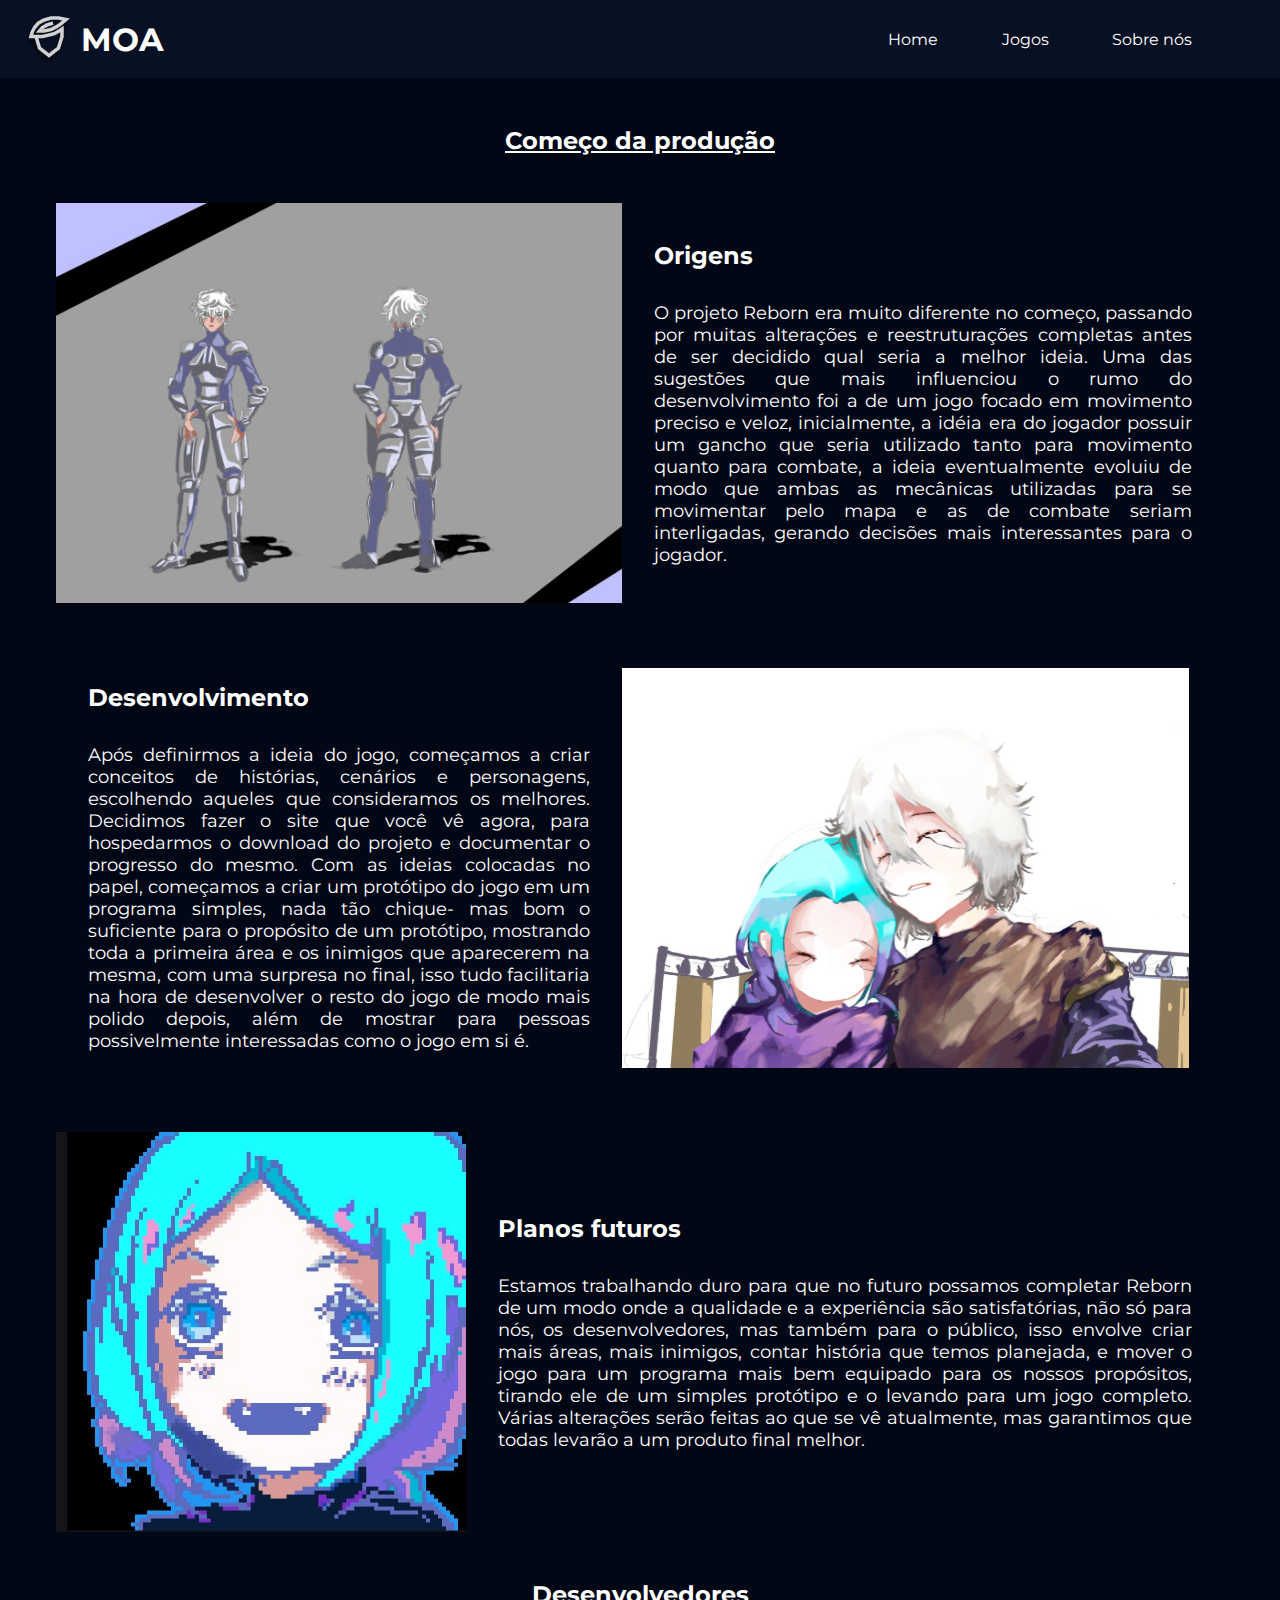
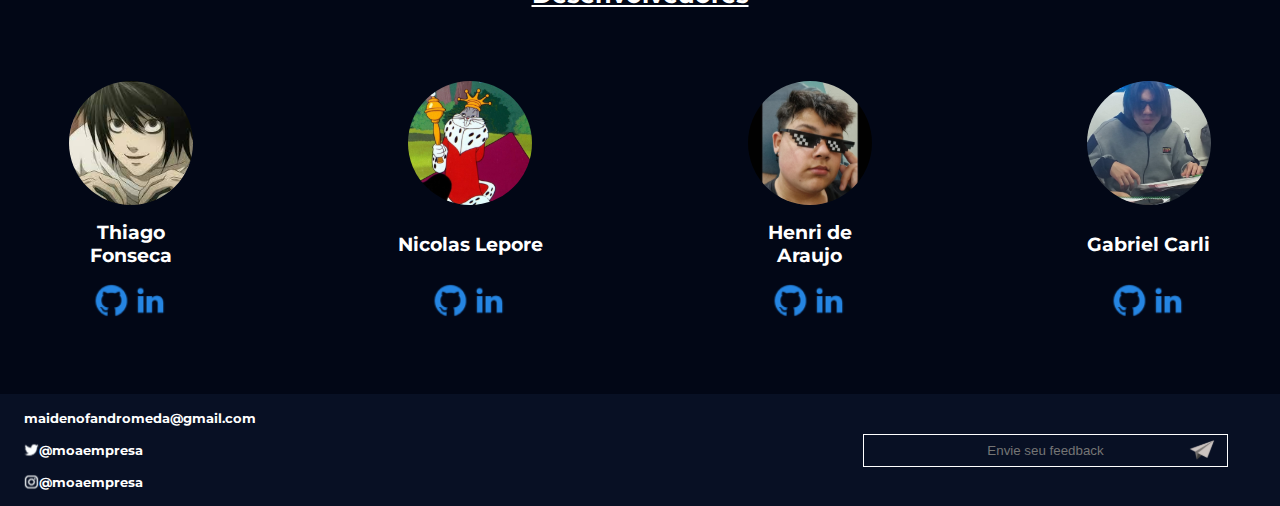
==== pages/about.html @ 27642123 "Add files via upload" ====
<!DOCTYPE html>
<html lang="pt-br">
<head>
    <meta charset="UTF-8">
    <meta name="viewport" content="width=device-width, initial-scale=1.0">
    <title>Sobre - Maiden of Andromeda</title>
    <link rel="stylesheet" href="../styles/reset.css">
    <link rel="stylesheet" href="../styles/style.css">
    <link rel="stylesheet" href="../styles/aboutPage.css">
</head>
<body>
    <header>
        <figure>
            <img src="../imgs/Logo.png" alt="Logo da MOA">
            <h1>MOA</h1>
        </figure>
        <nav>
            <a href="../index.html">Home</a>
            <a href="../pages/games.html">Jogos</a>
            <a href="../pages/about.html">Sobre nós</a>
        </nav>
    </header>
    <main>
        <section class="section-about">
            <h2>Começo da produção</h2>
            <div class="first-container">
                <img src="../imgs/concept polaris1.jpg" alt="">
                <div>
                    <h3>Origens</h3>
                    <p>O projeto Reborn era muito diferente no começo, passando por muitas alterações e reestruturações completas antes de ser decidido qual seria a melhor ideia. Uma das sugestões que mais influenciou o rumo do desenvolvimento foi a de um jogo focado em movimento preciso e veloz, inicialmente, a idéia era do jogador possuir um gancho que seria utilizado tanto para movimento quanto para combate, a ideia eventualmente evoluiu de modo que ambas as mecânicas utilizadas para se movimentar pelo mapa e as de combate seriam interligadas, gerando decisões mais interessantes para o jogador.</p>
                </div>
            </div>
            <div class="second-container">
                <div>
                    <h3>Desenvolvimento</h3>
                        <p>Após definirmos a ideia do jogo, começamos a criar conceitos de histórias, cenários e personagens,   escolhendo aqueles que consideramos os melhores. Decidimos fazer o site que você vê agora, para hospedarmos o download do projeto e documentar o progresso do mesmo.
                        Com as ideias colocadas no papel, começamos a criar um protótipo do jogo em um programa simples, nada tão chique- mas bom o suficiente para o propósito de um protótipo, mostrando toda a primeira área e os inimigos que aparecerem na mesma, com uma surpresa no final, isso tudo facilitaria na hora de desenvolver o resto do jogo de modo mais polido depois, além de mostrar para pessoas possivelmente interessadas como o jogo em si é.
                        </p>
                </div>
                <img src="../imgs/producao2.svg" alt="">
            </div>
            <div class="third-container">
                <img src="../imgs/celli.jpeg" alt="">
                <div>
                    <h3>Planos futuros</h3>
                    <p>Estamos trabalhando duro para que no futuro possamos completar Reborn de um modo onde a qualidade e a experiência são satisfatórias, não só para nós, os desenvolvedores, mas também para o público, isso envolve criar mais áreas, mais inimigos, contar história que temos planejada, e mover o jogo para um programa mais bem equipado para os nossos propósitos, tirando ele de um simples protótipo e o levando para um jogo completo. Várias alterações serão feitas ao que se vê atualmente, mas garantimos que todas levarão a um produto final melhor.</p>
                </div>
            </div>
        </section>

        <section class="section-devs">
            <h2>Desenvolvedores</h2>
            <ul>
                <li>
                    <img src="../imgs/thiago.svg">
                    <h3>Thiago Fonseca</h3>
                    <div class="social">
                        <a href="">
                            <img src="../imgs/github-icon.svg">
                        </a>
                        <a href="">
                            <img src="../imgs/linkedin-icon.svg">
                        </a>
                    </div>
                </li>
                <li>
                    <img src="../imgs/nicolas.svg">
                    <h3>Nicolas Lepore</h3>
                    <div class="social">
                        <a href="">
                            <img src="../imgs/github-icon.svg">
                        </a>
                        <a href="">
                            <img src="../imgs/linkedin-icon.svg">
                        </a>
                    </div>
                </li>
                <li>
                    <img src="../imgs/henri.svg">
                    <h3>Henri de Araujo</h3>
                    <div class="social">
                        <a href="">
                            <img src="../imgs/github-icon.svg">
                        </a>
                        <a href="">
                            <img src="../imgs/linkedin-icon.svg">
                        </a>
                    </div>
                </li>
                <li>
                    <img src="../imgs/gabriel.svg">
                    <h3>Gabriel Carli</h3>
                    <div class="social">
                        <a href="">
                            <img src="../imgs/github-icon.svg">
                        </a>
                        <a href="">
                            <img src="../imgs/linkedin-icon.svg">
                        </a>
                    </div>
                </li>
            </ul>
        </section>
    </main>
    <footer>
        <div class="footer-left">
            <h5>maidenofandromeda@gmail.com</h5>
            <span>
                <img src="../imgs/twitter-logo.svg" alt="">
                <h5>@moaempresa</h5>
            </span>
            <span>
                <img src="../imgs/instagram-logo.svg" alt="">
                <h5>@moaempresa</h5>
            </span>
        </div>

        <form id="form" class="footer-right">
            <input type="text" placeholder="Envie seu feedback">
            <a href="mailto: maidenofandromeda@gmail.com">
                <img id="form-submit" src="../imgs/submit-logo.svg" alt="Botão enviar feedback" data-submit>
            </a>
            
        </form>
    </footer>
</body>
</html>
---- styles/style.css ----
@import url('https://fonts.googleapis.com/css2?family=Montserrat:wght@500;600&display=swap');

html {
    scroll-behavior: smooth;
}

:root {
    --bg: #020716;
    --primary-container: #081024;
    --secondary-container: linear-gradient(90.41deg, rgba(17, 38, 151, 0.91) 0.36%, rgba(0, 24, 108, 0.91) 21.04%);
    --title: #1153EB;
    --title-gradient: linear-gradient(90deg, #112697 0%, #5810EA 78.02%);
    --footer-text: #8A8A8A;
    --selected: #5810EA;
    --btn: #112697;
}

body {
    background-color: var(--bg);
    color: white;
    font-family: 'Montserrat', sans-serif;
    width: 100vw;
}

section {
    padding: 0 3.5rem;
}

ul, ol, dl {
    list-style: none;
}

@media screen and (max-width: 1024px) {
    body {
        margin: auto;
    }
}
---- styles/aboutPage.css ----
@import url("../styles/header.css");
@import url("../styles/footer.css");
@import url("../styles/aboutMain.css");
@import url("../styles/aboutDevs.css");
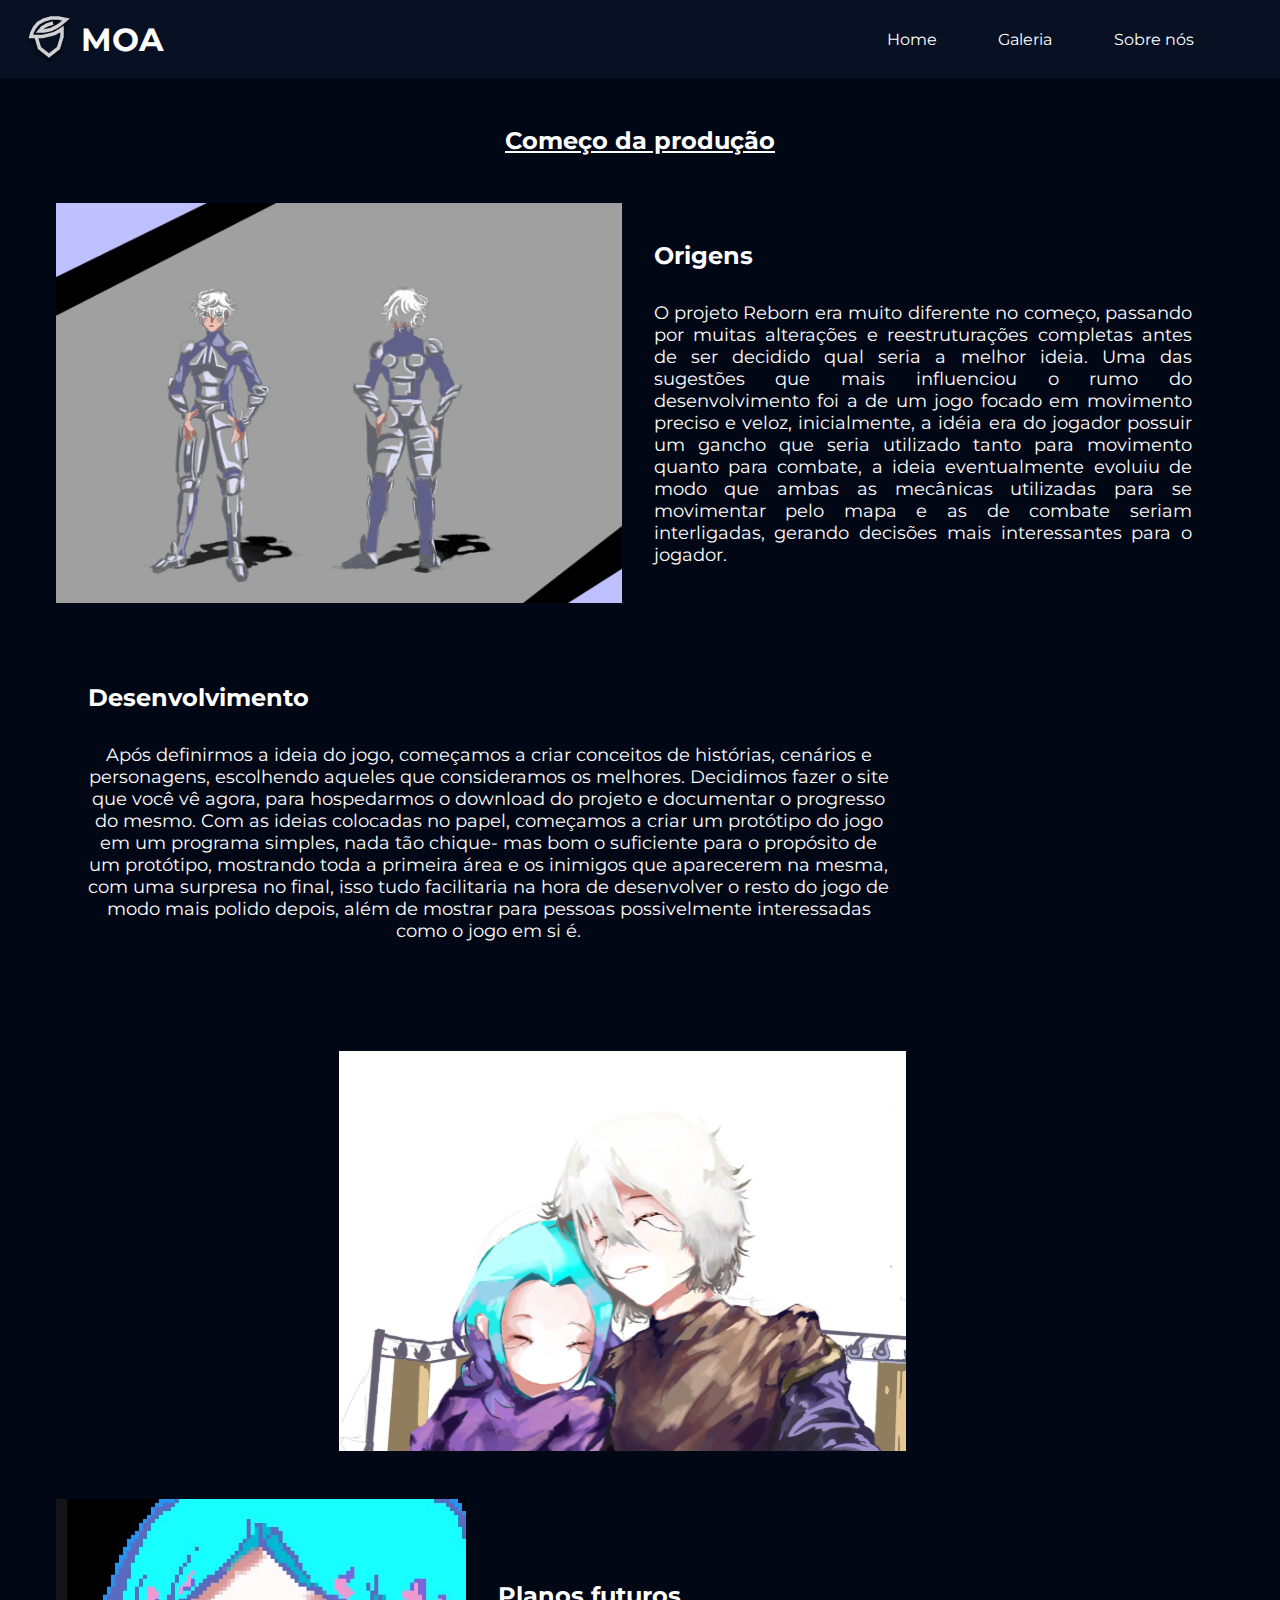
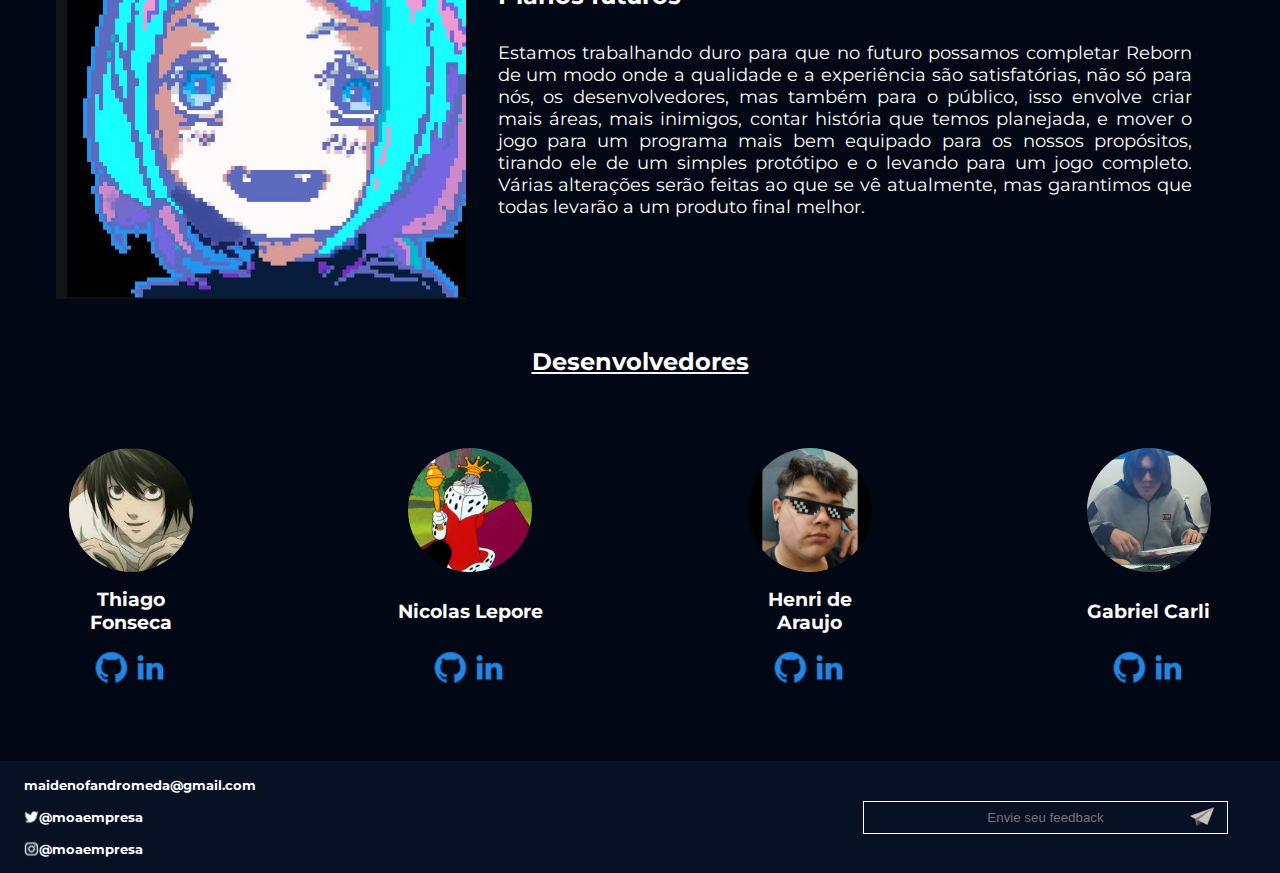
==== commit fb6f9a04: "Add files via upload" ====
--- a/pages/about.html
+++ b/pages/about.html
@@ -6,7 +6,9 @@
     <title>Sobre - Maiden of Andromeda</title>
     <link rel="stylesheet" href="../styles/reset.css">
     <link rel="stylesheet" href="../styles/style.css">
-    <link rel="stylesheet" href="../styles/aboutPage.css">
+    <link rel="stylesheet" href="../styles/indexPage.css">
+    <link rel="stylesheet" href="../styles/aboutDevs.css">
+    <link rel="stylesheet" href="../styles/aboutMain.css">
 </head>
 <body>
     <header>
@@ -16,7 +18,7 @@
         </figure>
         <nav>
             <a href="../index.html">Home</a>
-            <a href="../pages/games.html">Jogos</a>
+            <a href="../pages/gallery.html">Galeria</a>
             <a href="../pages/about.html">Sobre nós</a>
         </nav>
     </header>
--- a/styles/indexPage.css
+++ b/styles/indexPage.css
@@ -0,0 +1,4 @@
+@import url('./header.css');
+@import url('./swiper.css');
+@import url('./home.css');
+@import url('./footer.css');--- a/styles/aboutDevs.css
+++ b/styles/aboutDevs.css
@@ -0,0 +1,51 @@
+.section-devs {
+    margin: 2rem 0;
+}
+
+.section-devs h2 {
+    text-align: center;
+    font-size: 24px;
+    text-decoration: underline;
+}
+
+.section-devs ul {
+    display: flex;
+    justify-content: space-between;
+    margin: 4.5rem 0;
+    flex-wrap: wrap;
+    gap: 1.5rem;
+}
+
+.section-devs ul li {
+    text-align: center;
+    width: 150px;
+    display: flex;
+    flex-direction: column;
+    justify-content: space-between;
+    align-items: center;
+    gap: 1rem;
+}
+
+.social img {
+    width: 35px;
+}
+
+/*
+.section-devs button {
+    cursor: pointer;
+    border-radius: 8px;
+    border: none;
+    padding: .8rem 1rem;
+    width: 80%;
+    align-self: center;
+    color: white;
+    background-color: var(--btn);
+    font-size: 16px;
+    font-weight: 700;
+    transition: all .6s;
+}
+
+.section-devs button:hover {
+    transform: scale(0.95);
+}
+*/--- a/styles/aboutMain.css
+++ b/styles/aboutMain.css
@@ -0,0 +1,43 @@
+.section-about {
+    margin: 3rem 0 0 0;
+}
+
+.section-about h2 {
+    text-align: center;
+    font-size: 24px;
+    text-decoration: underline;
+}
+
+.section-about h3 {
+    font-size: 24px;
+}
+
+.first-container, .second-container, .third-container {
+    display: flex;
+    margin: 3rem 0;
+    align-items: center;
+    justify-content: space-between;
+}
+
+.first-container div, .second-container div, .third-container div {
+    display: flex;
+    flex-direction: column;
+    gap: 2rem;
+    margin: 2rem;
+    text-align: justify;
+}
+
+.first-container img, .second-container img, .third-container img {
+    width: 50%;
+    height: 400px;
+    object-fit: cover;
+}
+
+.first-container p, .second-container p, .third-container p {
+    font-size: 18px;
+}
+
+.second-container {
+    margin-right: 2.2rem;
+}
+
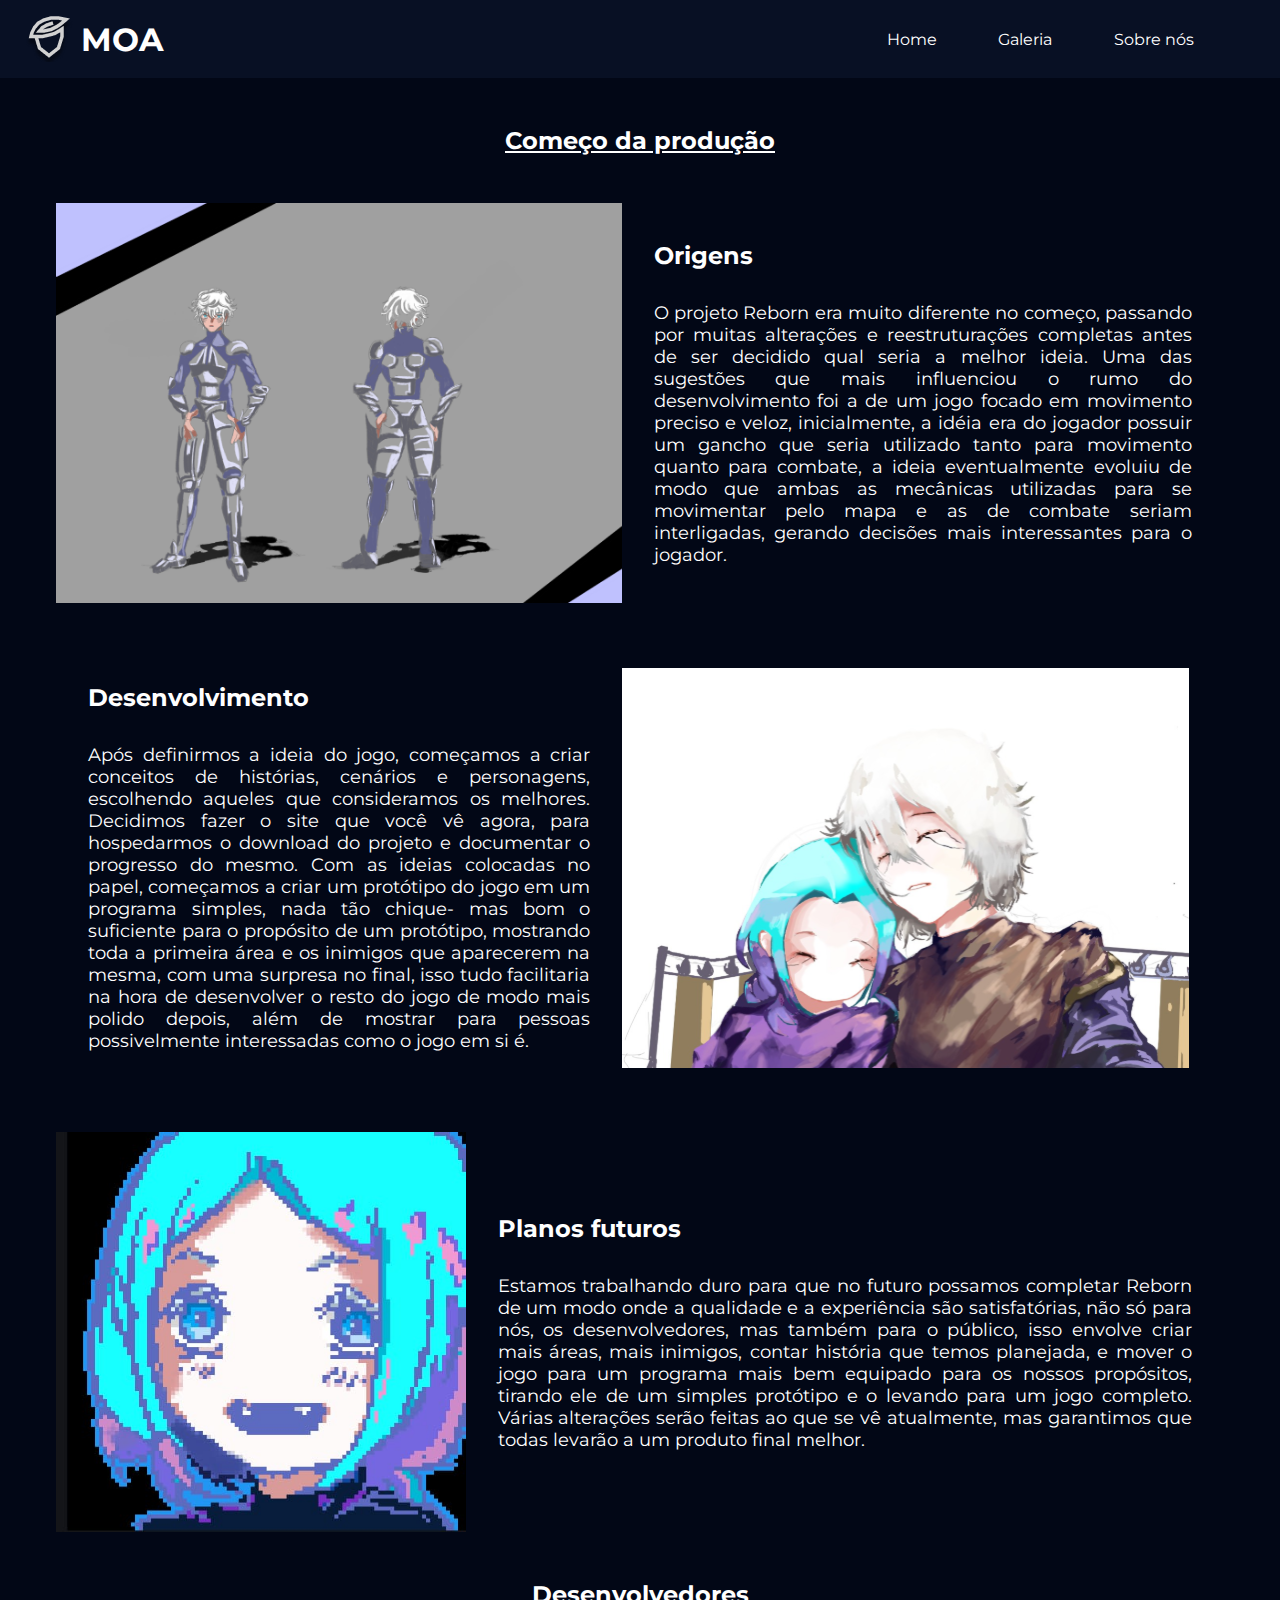
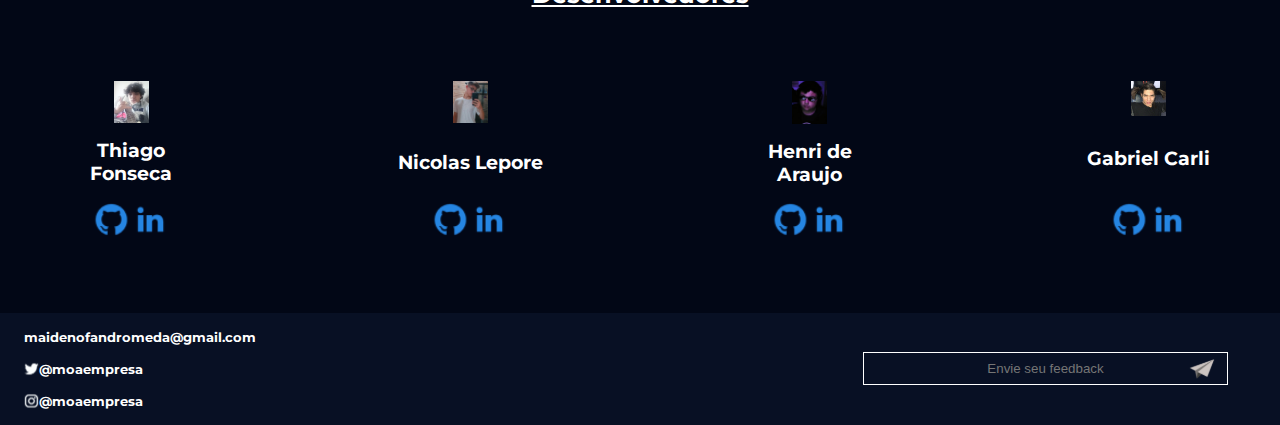
==== commit 1f3e205f: "Add files via upload" ====
--- a/pages/about.html
+++ b/pages/about.html
@@ -52,51 +52,51 @@
 
         <section class="section-devs">
             <h2>Desenvolvedores</h2>
-            <ul>
+            <ul class="social">
                 <li>
-                    <img src="../imgs/thiago.svg">
+                    <img src="../imgs/thiago-rock.jpeg">
                     <h3>Thiago Fonseca</h3>
                     <div class="social">
-                        <a href="">
+                        <a target="_blank" href="">
                             <img src="../imgs/github-icon.svg">
                         </a>
-                        <a href="">
+                        <a target="_blank" href="">
                             <img src="../imgs/linkedin-icon.svg">
                         </a>
                     </div>
                 </li>
                 <li>
-                    <img src="../imgs/nicolas.svg">
+                    <img src="../imgs/nicolas-foto.jpeg">
                     <h3>Nicolas Lepore</h3>
                     <div class="social">
-                        <a href="">
+                        <a target="_blank" href="https://github.com/NicolasLepore">
                             <img src="../imgs/github-icon.svg">
                         </a>
-                        <a href="">
+                        <a target="_blank" href="https://www.linkedin.com/in/nicolas-lepore/">
                             <img src="../imgs/linkedin-icon.svg">
                         </a>
                     </div>
                 </li>
                 <li>
-                    <img src="../imgs/henri.svg">
+                    <img src="../imgs/henri-oculos.jpeg">
                     <h3>Henri de Araujo</h3>
                     <div class="social">
-                        <a href="">
+                        <a target="_blank" href="https://github.com/Heclyr">
                             <img src="../imgs/github-icon.svg">
                         </a>
-                        <a href="">
+                        <a target="_blank" href="https://www.linkedin.com/in/henri-de-araujo-porto-bb66a8292/">
                             <img src="../imgs/linkedin-icon.svg">
                         </a>
                     </div>
                 </li>
                 <li>
-                    <img src="../imgs/gabriel.svg">
+                    <img src="../imgs/gabriel-cabelos.jpeg">
                     <h3>Gabriel Carli</h3>
                     <div class="social">
-                        <a href="">
+                        <a target="_blank" href="">
                             <img src="../imgs/github-icon.svg">
                         </a>
-                        <a href="">
+                        <a target="_blank" href="">
                             <img src="../imgs/linkedin-icon.svg">
                         </a>
                     </div>
--- a/styles/indexPage.css
+++ b/styles/indexPage.css
@@ -1,4 +1,2 @@
 @import url('./header.css');
-@import url('./swiper.css');
-@import url('./home.css');
 @import url('./footer.css');